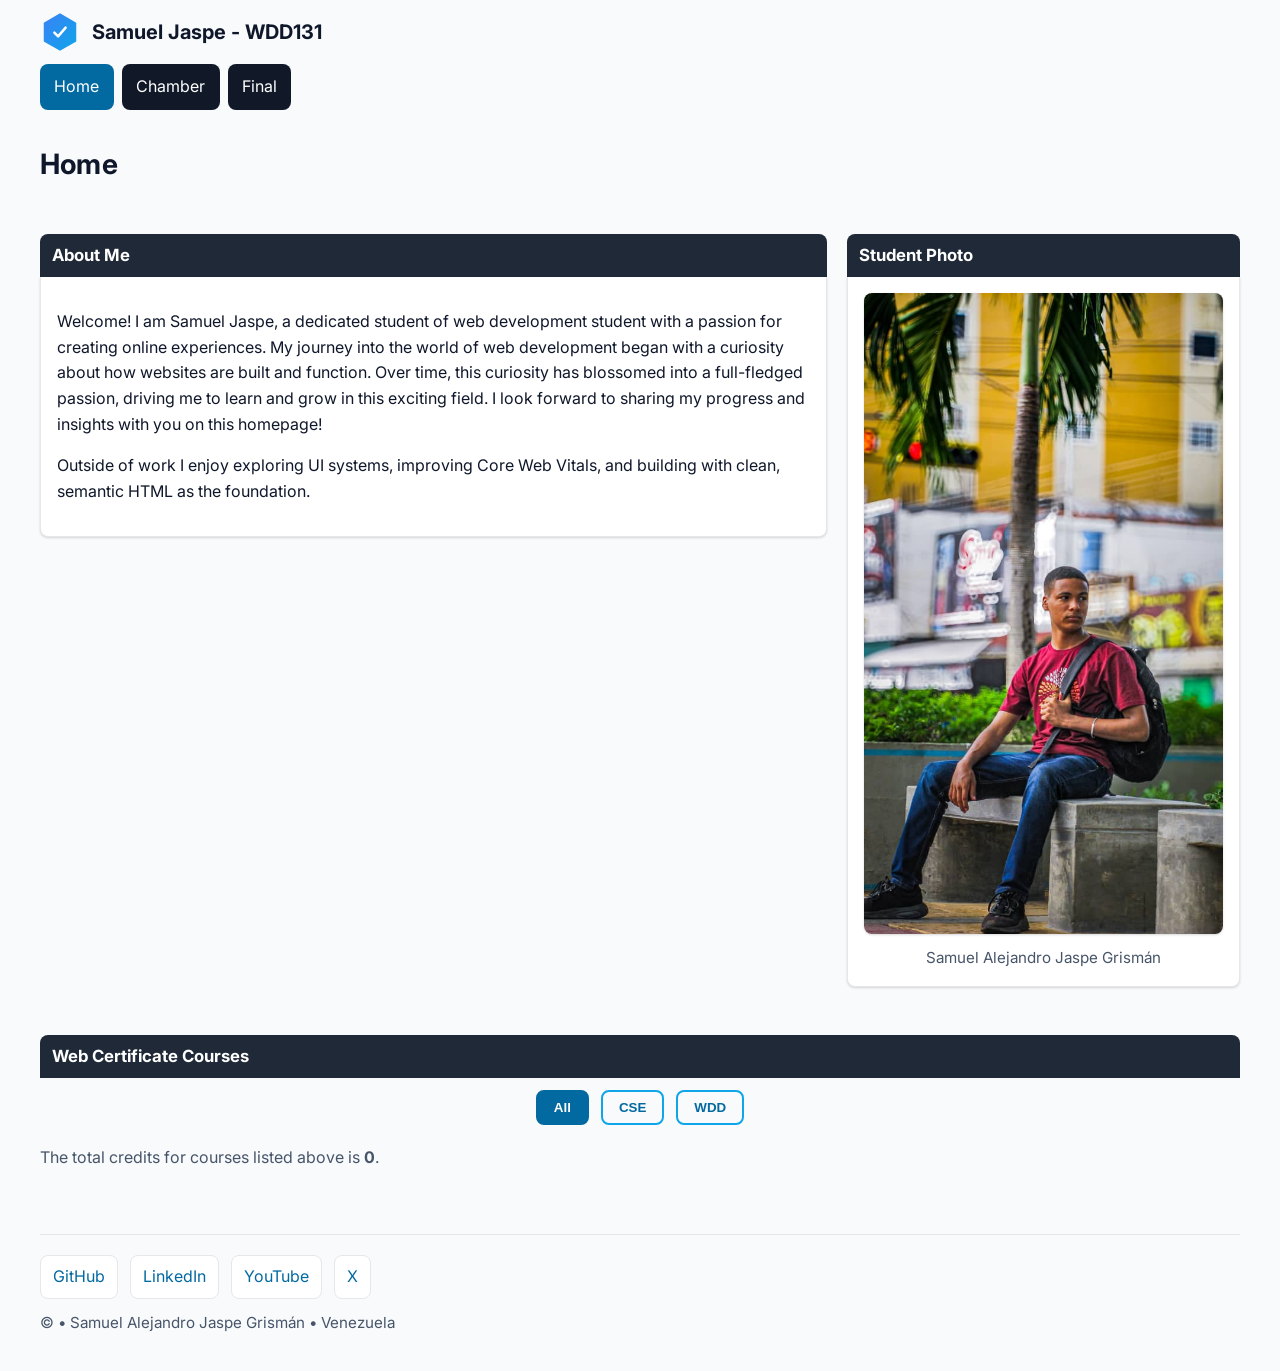
==== index.html @ 92790d38 "try typo" ====
<!DOCTYPE html>
<html lang="en">
<head>
  <meta charset="utf-8" />
  <meta name="viewport" content="width=device-width, initial-scale=1" />
  <title>Samuel Jaspe | WDD131 Web Development</title>
  <meta name="description" content="Responsive course home page featuring profile information, student photo, and interactive web certificate course listings with filters." />
  <meta name="author" content="Samuel Jaspe" />
  <link rel="canonical" href="https://example.com/" />

  <!-- Favicon (optional: replace with your actual small SVG/PNG ≤ 32x32) -->
  <link rel="icon" type="image/svg+xml" href="assets/favicon.svg" />

  <link rel="preconnect" href="https://fonts.googleapis.com" />
  <link rel="preconnect" href="https://fonts.gstatic.com" crossorigin />
  <link href="https://fonts.googleapis.com/css2?family=Inter:wght@400;600;700&display=swap" rel="stylesheet" />

  <!-- Styles -->
  <link rel="stylesheet" href="styles/small.css" />
  <link rel="stylesheet" href="styles/larger.css" media="(min-width: 48rem)" />

  <!-- JavaScript -->
  <script src="scripts/navigation.js" defer></script>
  <script src="Scripts/date.js" defer></script>
  <script src="Scripts/course.js" defer></script>
</head>

<body>
  <header class="site-header">
    <div class="brand">
      <!-- Accessible inline SVG logo -->
      <a class="logo-link" href="index.html" aria-label="Course Portal home">
        <svg class="logo" width="40" height="40" viewBox="0 0 64 64" role="img" aria-labelledby="logoTitle logoDesc" focusable="false">
          <title id="logoTitle">Course Portal Logo</title>
          <desc id="logoDesc">Stylized hexagon with checkmark</desc>
          <defs>
            <linearGradient id="g" x1="0" x2="1" y1="0" y2="1">
              <stop offset="0%" stop-color="#3b82f6" />
              <stop offset="100%" stop-color="#0ea5e9" />
            </linearGradient>
          </defs>
          <path d="M32 2l26 15v30L32 62 6 47V17L32 2z" fill="url(#g)" />
          <path d="M23 33l6 6 12-14" fill="none" stroke="#ffffff" stroke-width="4" stroke-linecap="round" stroke-linejoin="round"/>
        </svg>
      </a>
      <span class="site-name">Samuel Jaspe - WDD131 </span>
    </div>

    <!-- Mobile hamburger -->
    <button id="menuButton"
            class="menu-button"
            aria-label="Open main menu"
            aria-controls="primaryNav"
            aria-expanded="false">
      <span class="menu-icon" aria-hidden="true"></span>
    </button>

    <nav id="siteNav" class="site-nav" aria-label="Primary">
      <ul id="primaryNav" class="nav-list">
        <li class="nav-item"><a class="nav-link current" href="index.html">Home</a></li>
        <li class="nav-item"><a class="nav-link" href="chamber.html">Chamber</a></li>
        <li class="nav-item"><a class="nav-link" href="final.html">Final</a></li>
      </ul>
    </nav>
  </header>

  <main id="main" tabindex="-1">
    <h1>Home</h1>

    <!-- About Me -->
    <section id="about" aria-labelledby="about-heading">
      <h2 id="about-heading">About Me</h2>
      <div class="panel">
        <p>
          Welcome! I am Samuel Jaspe, a dedicated student of web development student with a passion for creating online experiences. 
          My journey into the world of web development began with a curiosity about how websites are built and function. 
          Over time, this curiosity has blossomed into a full-fledged passion, driving me to learn and grow in this exciting field. 
          I look forward to sharing my progress and insights with you on this homepage!
        </p>
        <p>
          Outside of work I enjoy exploring UI systems, improving Core Web Vitals, and building with clean,
          semantic HTML as the foundation.
        </p>
      </div>
    </section>

    <!-- Student Photo -->
    <section id="photo" aria-labelledby="photo-heading">
      <h2 id="photo-heading">Student Photo</h2>
      <figure class="profile-figure">
        <!-- Replace with your optimized image (≤125 kB). Width/height help prevent layout shift. -->
        <img
          src="images/samuel-profile.jpg"
          width="480"
          height="480"
          alt="Portrait of Samuel Alejandro Jaspe Grismán"
          loading="lazy"
          decoding="async" />
        <figcaption>Samuel Alejandro Jaspe Grismán</figcaption>
      </figure>
    </section>

    <!-- Courses (dynamic content will be rendered by scripts/course.js) -->
    <section id="courses" aria-labelledby="courses-heading">
      <h2 id="courses-heading">Web Certificate Courses</h2>

      <!-- Filter controls -->
      <div class="filters" role="group" aria-label="Course filters">
        <button type="button" class="filter-btn" data-filter="all" aria-pressed="true">All</button>
        <button type="button" class="filter-btn" data-filter="cse">CSE</button>
        <button type="button" class="filter-btn" data-filter="wdd">WDD</button>
      </div>

      <!-- Dynamic course cards will be injected here -->
      <div id="courseGrid" class="course-grid" aria-live="polite"></div>

      <!-- Dynamic credits summary -->
      <p id="creditTotal" class="credit-total" aria-live="polite">
        The total credits for courses listed above is <strong>0</strong>.
      </p>
    </section>
  </main>

  <footer class="site-footer">
    <nav aria-label="Social media">
      <ul class="social-list">
        <li><a class="social-link" href="https://github.com/sammygoeshard/wdd231" target="_blank" rel="noopener noreferrer" aria-label="GitHub profile">GitHub</a></li>
        <li><a class="social-link" href="https://www.linkedin.com/in/samuel-jaspe-2a2a96375?utm_source=share_via&utm_content=profile&utm_medium=member_android" target="_blank" rel="noopener noreferrer" aria-label="LinkedIn profile">LinkedIn</a></li>
        <li><a class="social-link" href="https://www.youtube.com/" target="_blank" rel="noopener noreferrer" aria-label="YouTube">YouTube</a></li>
        <li><a class="social-link" href="https://x.com/" target="_blank" rel="noopener noreferrer" aria-label="X (formerly Twitter)">X</a></li>
      </ul>
    </nav>

    <p class="legal">
      &copy; <span id="currentyear"></span> • <span class="owner">Samuel Alejandro Jaspe Grismán</span> • Venezuela
    </p>
    <p id="lastModified" class="last-modified" aria-label="Page last modified date"></p>
  </footer>
</body>
</html>
<!-- End of file: Index.html -->
---- styles/small.css ----
/* ================
   Base / Reset
   ================ */
:root {
  /* Color scheme with WCAG-friendly contrast */
  --bg: #f8fafc;                 /* page background */
  --text: #0f172a;               /* primary text */
  --muted: #475569;              /* secondary text */
  --surface: #ffffff;            /* cards / panels */
  --border: #e5e7eb;             /* borders, dividers */
  --accent: #0ea5e9;             /* primary accent */
  --accent-strong: #0369a1;      /* darker accent */
  --nav-bg: #111827;             /* navigation background */
  --nav-hover: #1f2937;          /* nav hover BG */
  --success: #16a34a;            /* completed courses */
  --pending: #64748b;            /* incomplete courses */
  --focus: #3b82f6;              /* focus ring */

  --radius-sm: .5rem;
  --radius-md: .75rem;
  --radius-lg: 1rem;

  --shadow-1: 0 1px 2px rgba(0,0,0,.06), 0 1px 3px rgba(0,0,0,.1);
  --shadow-2: 0 6px 16px rgba(0,0,0,.08);

  --content-max: 1200px;
}

/* Normalize-inspired minimal reset (safe with normalize.css if you include it) */
*,
*::before,
*::after { box-sizing: border-box; }

html { font-size: 100%; scroll-behavior: smooth; }

body {
  margin: 0;
  font-family: "Inter", system-ui, -apple-system, Segoe UI, Roboto, "Helvetica Neue", Arial, "Noto Sans", "Liberation Sans", sans-serif;
  color: var(--text);
  background: var(--bg);
  line-height: 1.6;
  -webkit-text-size-adjust: 100%;
  text-rendering: optimizeLegibility;
}

img, picture, svg, video {
  display: block;
  max-width: 100%;
  height: auto;                 /* prevent squish/distortion */
}

/* Prevent horizontal scrolling across 320–1200px */
html, body { overflow-x: hidden; }

/* Container width & side padding so text never touches edges */
.site-header,
main,
.site-footer {
  width: min(100% - 2rem, var(--content-max));
  margin-inline: auto;
}

/* ================
   Header & Nav
   ================ */
.site-header {
  display: grid;
  grid-template-columns: 1fr auto;
  align-items: center;
  gap: .75rem;
  padding-block: .75rem;
}

.brand {
  display: inline-flex;
  align-items: center;
  gap: .75rem;
  min-width: 0;
}

.brand .logo {
  flex: 0 0 auto;
}

.brand a {
  display: inline-flex;
  align-items: center;
  gap: .75rem;
  text-decoration: none;
}

.site-name {
  font-weight: 700;
  font-size: clamp(1rem, 2.5vw, 1.25rem);
  white-space: nowrap;
  overflow: hidden;
  text-overflow: ellipsis;
}

/* Hamburger button */
.menu-button {
  justify-self: end;
  background: var(--nav-bg);
  color: #fff;
  border: 0;
  border-radius: var(--radius-sm);
  padding: .5rem .625rem;
  cursor: pointer;
  box-shadow: var(--shadow-1);
}

.menu-button:focus-visible {
  outline: 2px solid var(--focus);
  outline-offset: 3px;
}

.menu-icon,
.menu-icon::before,
.menu-icon::after {
  display: block;
  width: 22px;
  height: 2px;
  background: #fff;
  position: relative;
  transition: background-color .2s ease;
  border-radius: 2px;
}

.menu-icon::before,
.menu-icon::after {
  content: "";
  position: absolute;
  left: 0;
}

.menu-icon::before { top: -6px; }
.menu-icon::after  { top:  6px; }

/* Primary nav (hidden by default on small screens) */
.site-nav {
  display: none;
  grid-column: 1 / -1; /* full width under header on mobile */
  background: var(--nav-bg);
  border-radius: var(--radius-sm);
  box-shadow: var(--shadow-1);
}

#menuButton[aria-expanded="true"] ~ nav.site-nav {
  display: block; /* opened via JS toggling aria-expanded */
}

.nav-list {
  list-style: none;
  margin: 0;
  padding: 0;
}

.nav-item a {
  display: block;
  padding: .875rem 1rem;
  color: #fff;
  text-decoration: none;
  border-bottom: 1px solid rgba(255,255,255,.12);
}

.nav-item:last-child a {
  border-bottom: 0;
}

.nav-item a:hover,
.nav-item a:focus-visible {
  background: var(--nav-hover);
}

.nav-item a[aria-current="page"],
.nav-item a.active {
  background: var(--accent-strong);
}

/* ================
   Main
   ================ */
main {
  padding-block: 1rem 2rem;
}

h1 {
  margin: .25rem 0 1rem;
  font-size: clamp(1.4rem, 2.5vw, 1.75rem);
  letter-spacing: .2px;
}

section {
  margin-block: 1rem;
  background: transparent;
}

section > h2 {
  background: #1f2937;            /* dark header bar from wireframe */
  color: #fff;
  padding: .5rem .75rem;
  border-radius: var(--radius-sm) var(--radius-sm) 0 0;
  margin: 0;
  font-size: 1.05rem;
}

.panel {
  background: var(--surface);
  border: 1px solid var(--border);
  border-top: 0;
  padding: 1rem;
  border-radius: 0 0 var(--radius-sm) var(--radius-sm);
  box-shadow: var(--shadow-1);
  color: var(--text);
}

.profile-figure {
  margin: 0;
  background: var(--surface);
  border: 1px solid var(--border);
  border-top: 0;
  padding: 1rem;
  border-radius: 0 0 var(--radius-sm) var(--radius-sm);
  box-shadow: var(--shadow-1);
  display: grid;
  gap: .75rem;
  justify-items: center;
}

.profile-figure img {
  border-radius: .5rem;
  box-shadow: var(--shadow-1);
}

.profile-figure figcaption {
  font-size: .95rem;
  color: var(--muted);
}

/* ================
   Courses
   ================ */
.filters {
  display: grid;
  grid-template-columns: repeat(3, 1fr);
  gap: .5rem;
  padding: .75rem 0;
}

.filter-btn {
  appearance: none;
  border: 2px solid var(--accent);
  background: transparent;
  color: var(--accent-strong);
  padding: .5rem .75rem;
  border-radius: var(--radius-sm);
  font-weight: 600;
  cursor: pointer;
  transition: background-color .15s ease, color .15s ease;
  /* Avoid hover twitch: border width stays constant */
}

.filter-btn:hover,
.filter-btn:focus-visible {
  background: var(--accent);
  color: #fff;
  outline: none;
}

.filter-btn[aria-pressed="true"] {
  background: var(--accent-strong);
  color: #fff;
  border-color: var(--accent-strong);
}

.course-grid {
  display: grid;
  grid-template-columns: 1fr;
  gap: .75rem;
}

.course-card {
  display: grid;
  grid-template-columns: 1fr auto;
  align-items: center;
  gap: .5rem;
  padding: .75rem .875rem;
  border-radius: var(--radius-sm);
  background: var(--surface);
  border: 1px solid var(--border);
  box-shadow: var(--shadow-1);
}

.course-card .code {
  font-weight: 700;
  letter-spacing: .25px;
}

.course-card .credits {
  font-variant-numeric: tabular-nums;
  color: var(--muted);
}

/* Completed vs Incomplete styling */
.course-card.completed {
  border-color: color-mix(in oklab, var(--success) 40%, var(--border));
  background: color-mix(in oklab, var(--success) 8%, var(--surface));
}

.course-card.incomplete {
  border-color: color-mix(in oklab, var(--pending) 35%, var(--border));
  background: color-mix(in oklab, var(--pending) 6%, var(--surface));
}

.credit-total {
  margin-top: .5rem;
  color: var(--muted);
}

/* ================
   Footer
   ================ */
.site-footer {
  border-top: 1px solid var(--border);
  padding-block: 1.25rem 2rem;
}

.social-list {
  display: flex;
  gap: .75rem;
  list-style: none;
  padding: 0;
  margin: 0 0 .75rem 0;
  flex-wrap: wrap;
}

.social-list a {
  display: inline-flex;
  align-items: center;
  gap: .5rem;
  text-decoration: none;
  color: var(--accent-strong);
  background: var(--surface);
  border: 1px solid var(--border);
  padding: .5rem .75rem;
  border-radius: var(--radius-sm);
}

.social-list a:hover,
.social-list a:focus-visible {
  background: var(--accent);
  color: #fff;
  outline: none;
  border-color: var(--accent);
}

.legal,
.last-modified {
  margin: .25rem 0;
  font-size: .95rem;
  color: var(--muted);
}

/* ================
   Accessibility helpers
   ================ */
:focus-visible {
  outline: 2px solid var(--focus);
  outline-offset: 3px;
}

/* Respect reduced motion */
@media (prefers-reduced-motion: reduce) {
  * {
    animation-duration: 0.001ms !important;
    animation-iteration-count: 1 !important;
    transition-duration: 0.001ms !important;
    scroll-behavior: auto !important;
  }
}
---- styles/larger.css ----
/* Larger screen enhancements */
@media (min-width: 48rem) {
  /* Header becomes a single-row bar with inline nav */
  .site-header {
    grid-template-columns: auto 1fr auto; /* brand | spacer | menu (hidden) / nav (shown) */
    align-items: center;
  }

  /* Show the nav horizontally and keep it always visible */
  .menu-button { display: none; }

  .site-nav {
    display: block !important;
    background: transparent;
    box-shadow: none;
    align-self: end;
  }

  .nav-list {
    display: flex;
    gap: .25rem;
  }

  .nav-item a {
    border: 0;
    color: #fff;
    background: var(--nav-bg);
    border-radius: var(--radius-sm);
    padding: .625rem .9rem;
  }

  .nav-item a:hover,
  .nav-item a:focus-visible {
    background: var(--nav-hover);
  }

  .nav-item a[aria-current="page"],
  .nav-item a.active {
    background: var(--accent-strong);
  }

  /* Layout: About + Photo side by side to mirror wireframe */
  #about,
  #photo {
    margin-block: 1.25rem;
  }

  /* Use a two-column grid for the first two sections */
  main {
    display: grid;
    grid-template-columns: 2fr 1fr; /* wider About, narrower Photo */
    gap: 1rem;
  }

  h1 {
    grid-column: 1 / -1;
    margin-bottom: .5rem;
  }

  #about { grid-column: 1; }
  #photo { grid-column: 2; }

  /* Courses spans full width beneath */
  #courses {
    grid-column: 1 / -1;
    margin-top: .5rem;
  }

  .filters {
    grid-template-columns: repeat(3, max-content);
    justify-content: center;
    gap: .75rem;
  }

  .filter-btn { padding-inline: 1rem; }

  .course-grid {
    grid-template-columns: repeat(2, 1fr);
    gap: .75rem;
  }
}

/* Even wider layouts—make course cards 3 columns and slightly increase gaps */
@media (min-width: 64rem) {
  .course-grid {
    grid-template-columns: repeat(3, 1fr);
    gap: 1rem;
  }

  main {
    gap: 1.25rem;
  }

  .nav-list { gap: .5rem; }
}
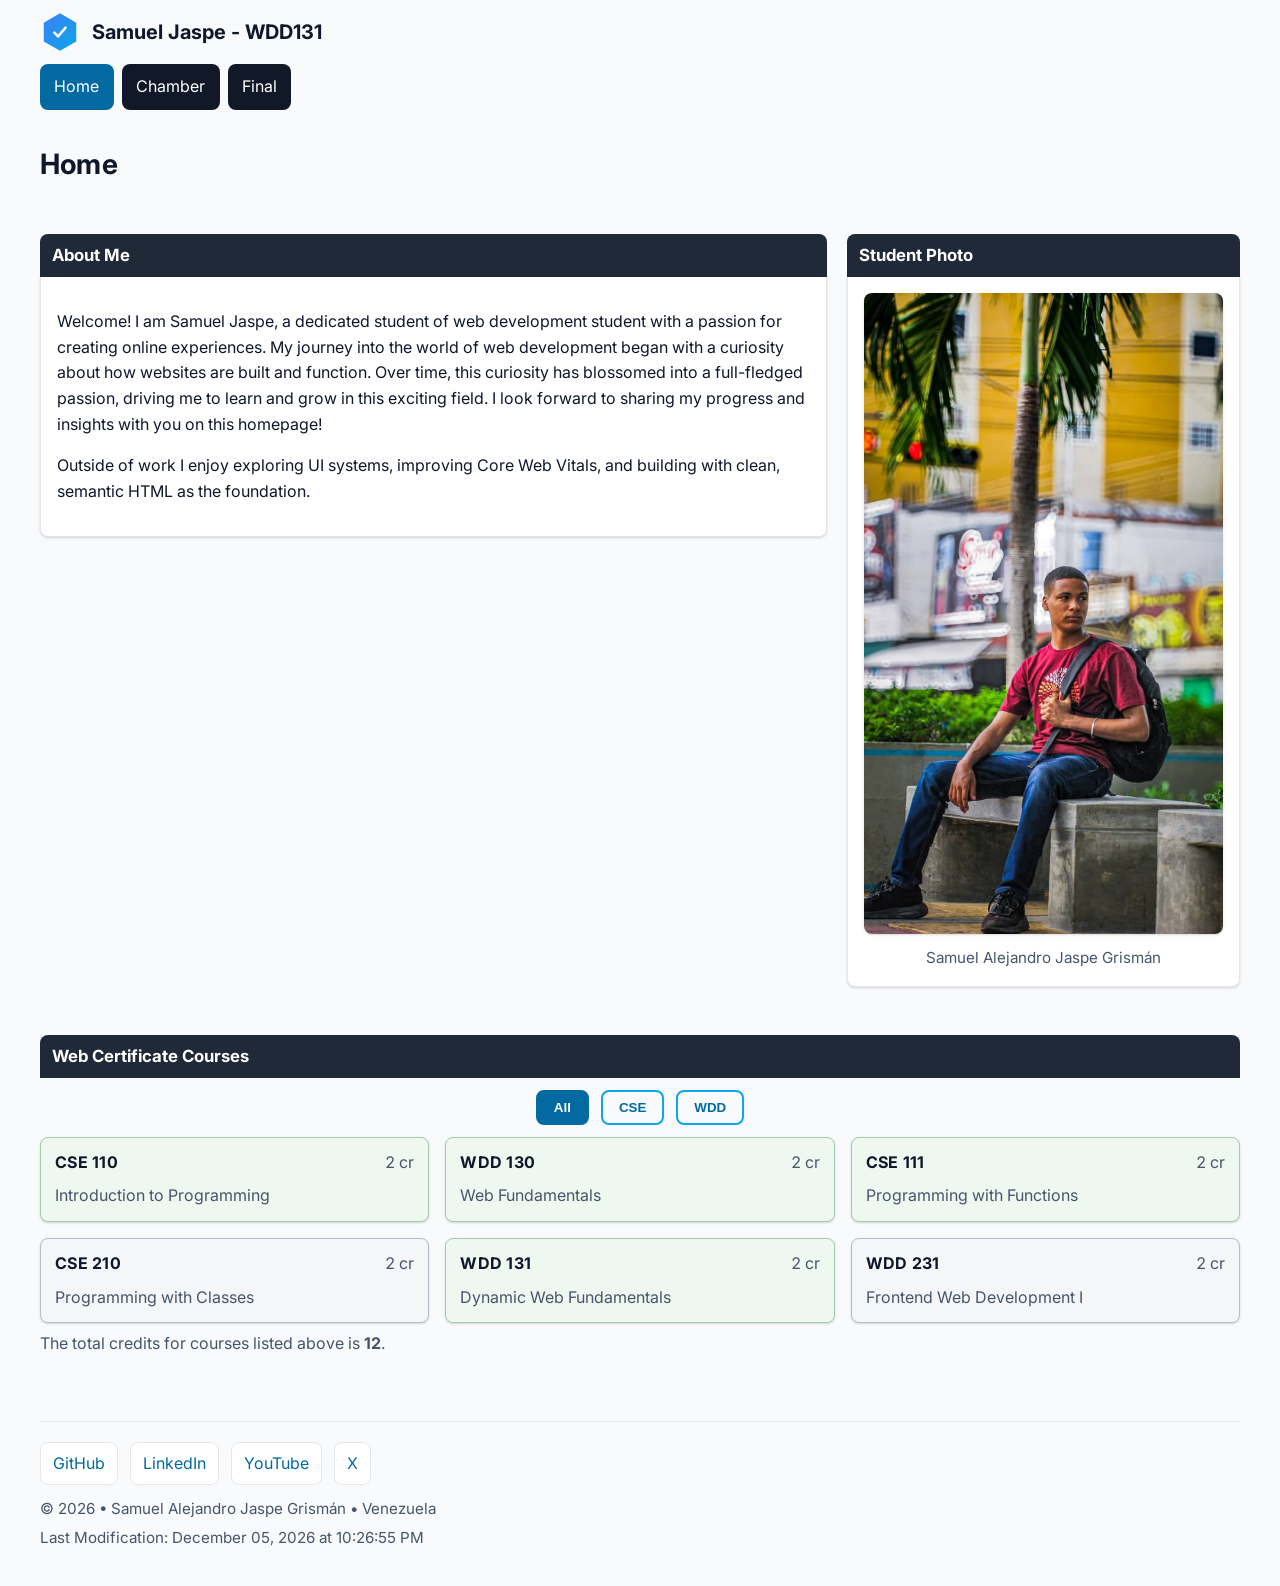
==== commit afff5197: "Patch 2" ====
--- a/index.html
+++ b/index.html
@@ -21,8 +21,8 @@
 
   <!-- JavaScript -->
   <script src="scripts/navigation.js" defer></script>
-  <script src="Scripts/date.js" defer></script>
-  <script src="Scripts/course.js" defer></script>
+  <script src="scripts/date.js" defer></script>
+  <script src="scripts/course.js" defer></script>
 </head>
 
 <body>
@@ -134,7 +134,7 @@
     <p class="legal">
       &copy; <span id="currentyear"></span> • <span class="owner">Samuel Alejandro Jaspe Grismán</span> • Venezuela
     </p>
-    <p id="lastModified" class="last-modified" aria-label="Page last modified date"></p>
+    <p id="lastModified" class="last-modified">
   </footer>
 </body>
 </html>
--- a/styles/small.css
+++ b/styles/small.css
@@ -354,6 +354,18 @@
   border-color: var(--accent);
 }
 
+.sr-only {
+  position: absolute;
+  width: 1px;
+  height: 1px;
+  margin: -1px;
+  padding: 0;
+  overflow: hidden;
+  clip: rect(0 0 0 0);
+  white-space: nowrap;
+  border: 0;
+}
+
 .legal,
 .last-modified {
   margin: .25rem 0;
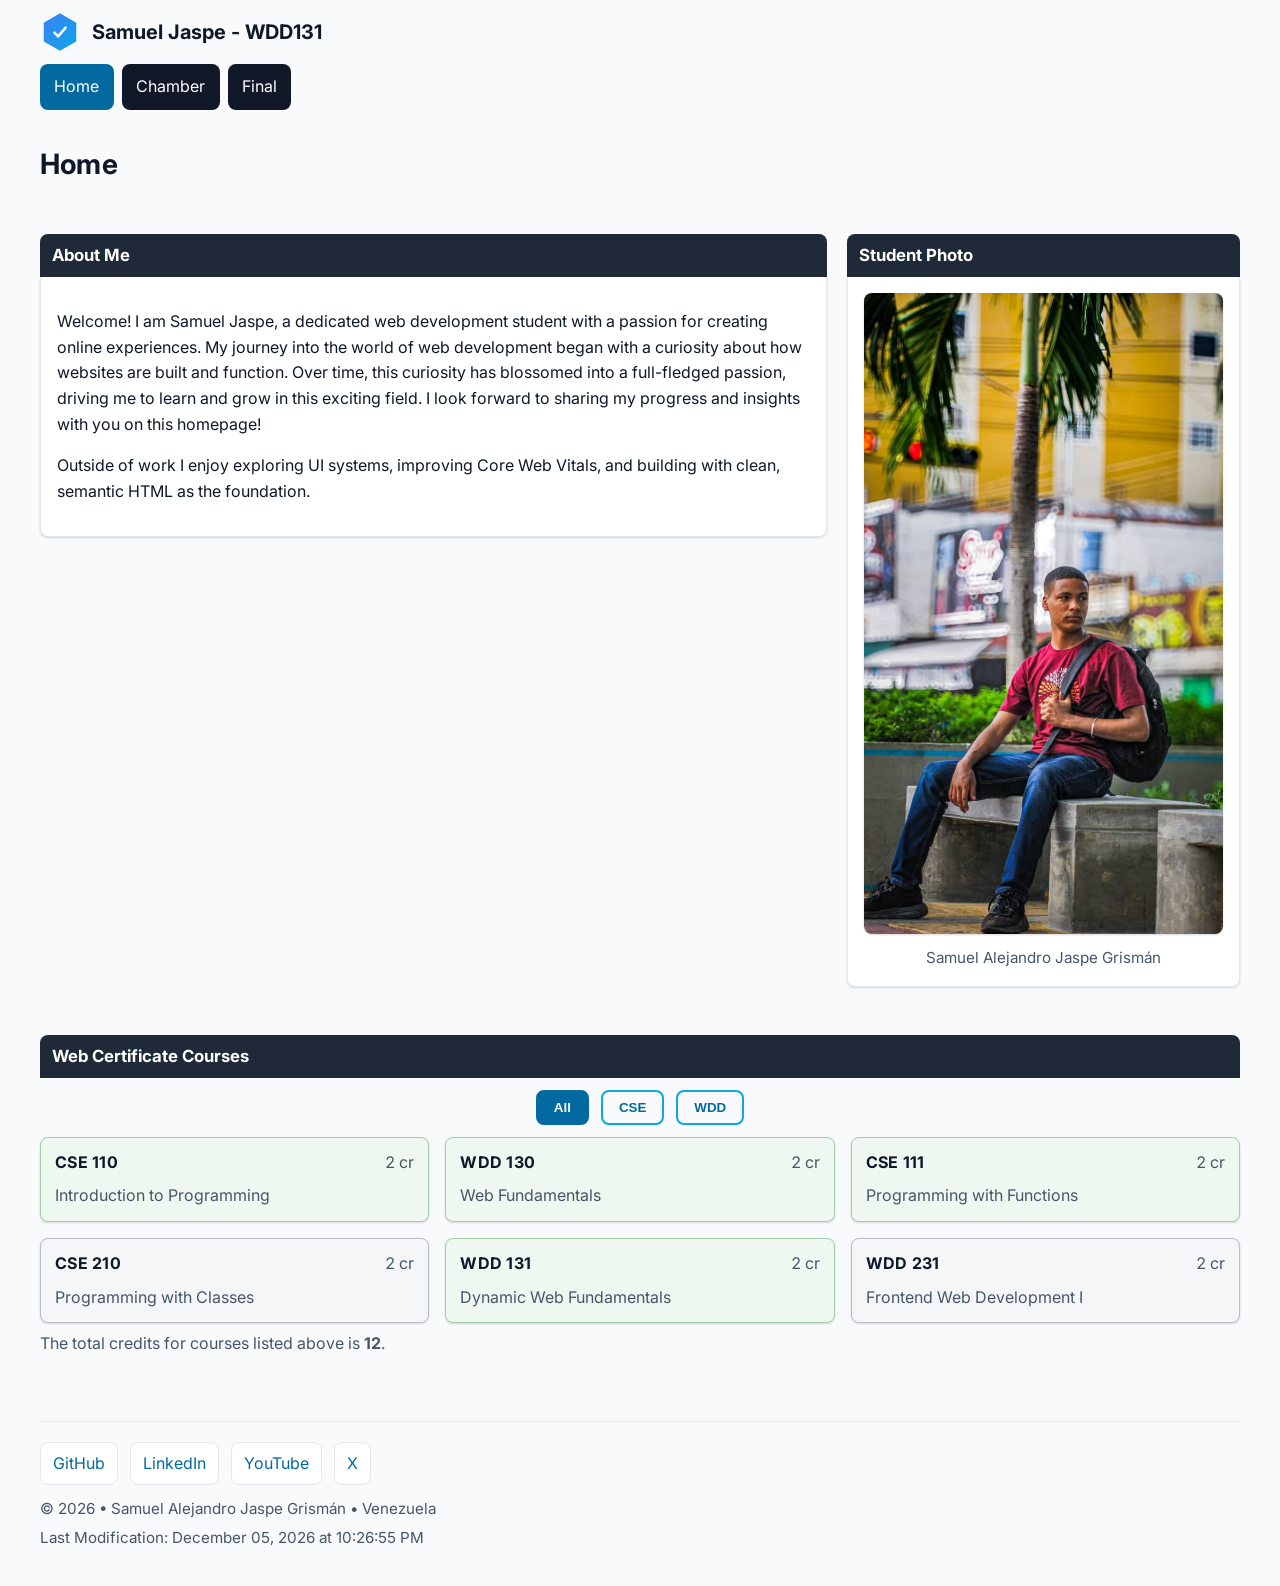
==== commit e5e0826d: "mini patch 3" ====
--- a/index.html
+++ b/index.html
@@ -72,7 +72,7 @@
       <h2 id="about-heading">About Me</h2>
       <div class="panel">
         <p>
-          Welcome! I am Samuel Jaspe, a dedicated student of web development student with a passion for creating online experiences. 
+          Welcome! I am Samuel Jaspe, a dedicated web development student with a passion for creating online experiences. 
           My journey into the world of web development began with a curiosity about how websites are built and function. 
           Over time, this curiosity has blossomed into a full-fledged passion, driving me to learn and grow in this exciting field. 
           I look forward to sharing my progress and insights with you on this homepage!
